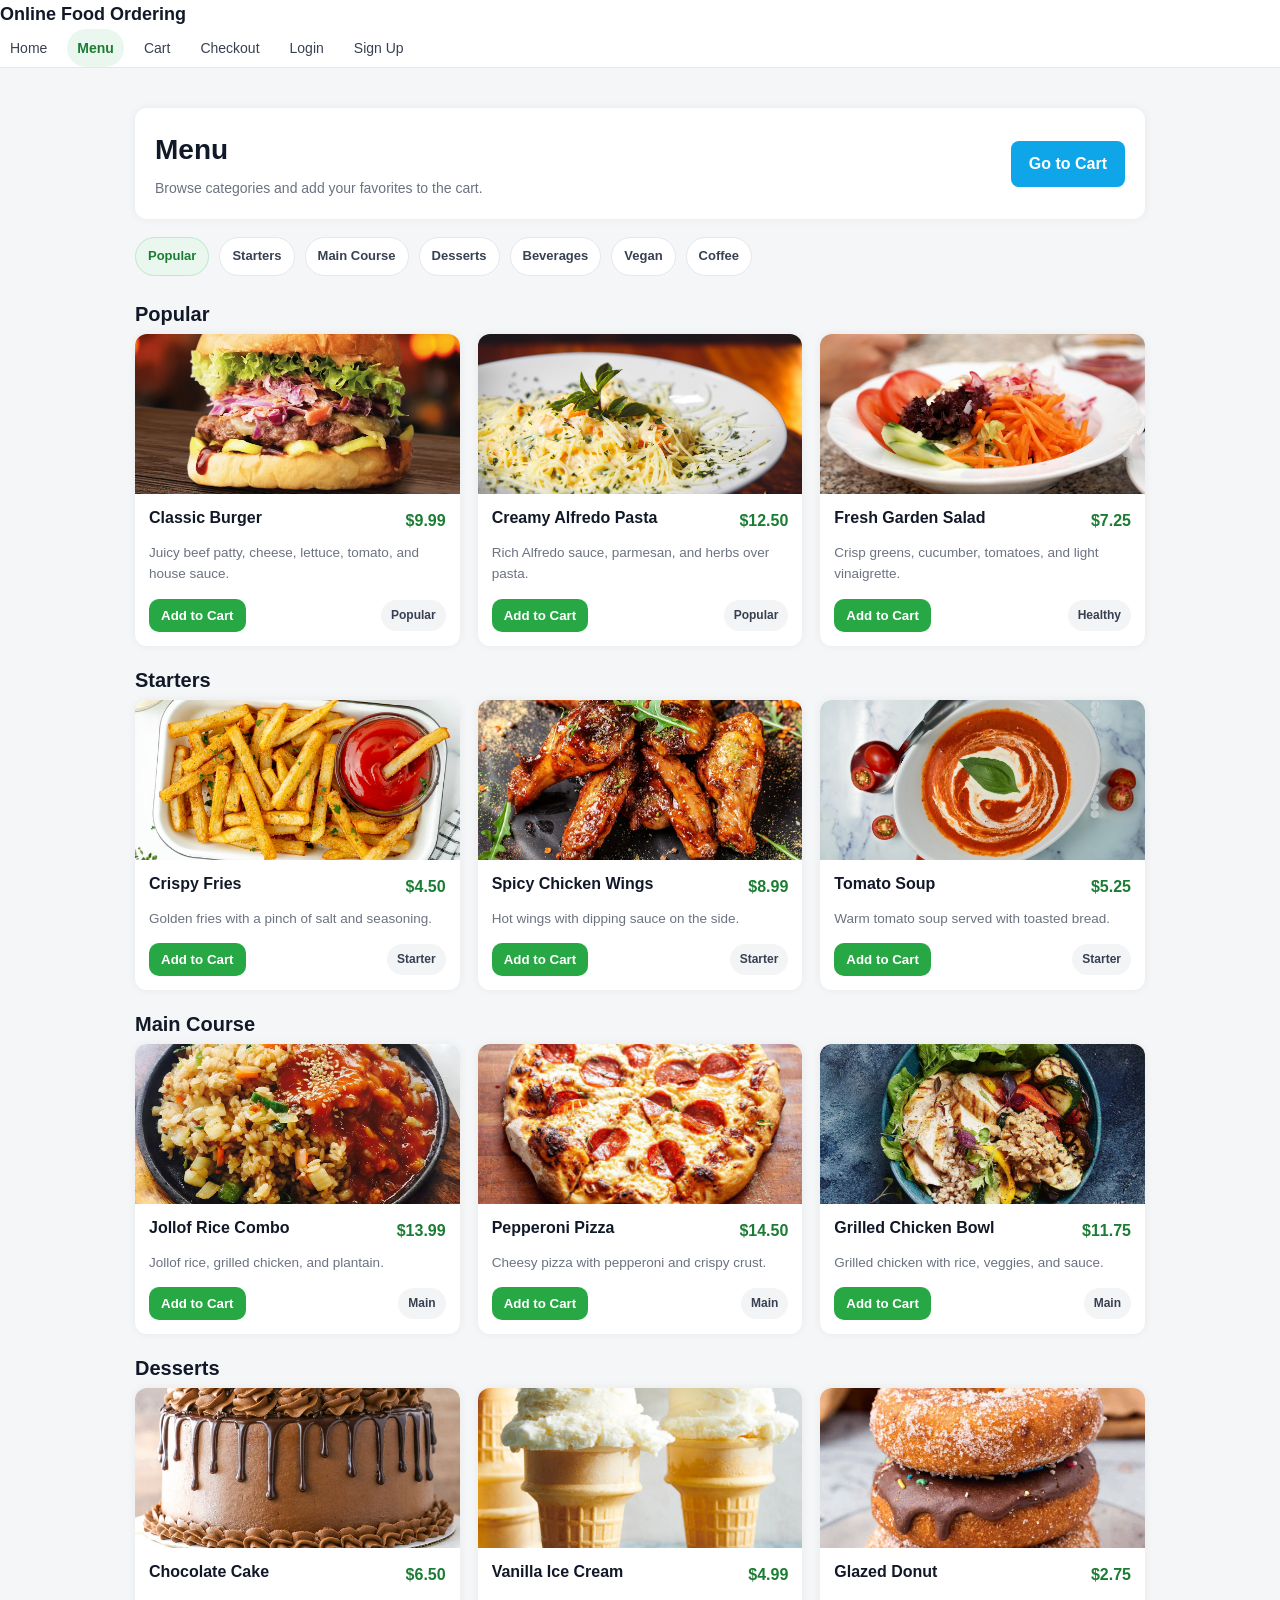
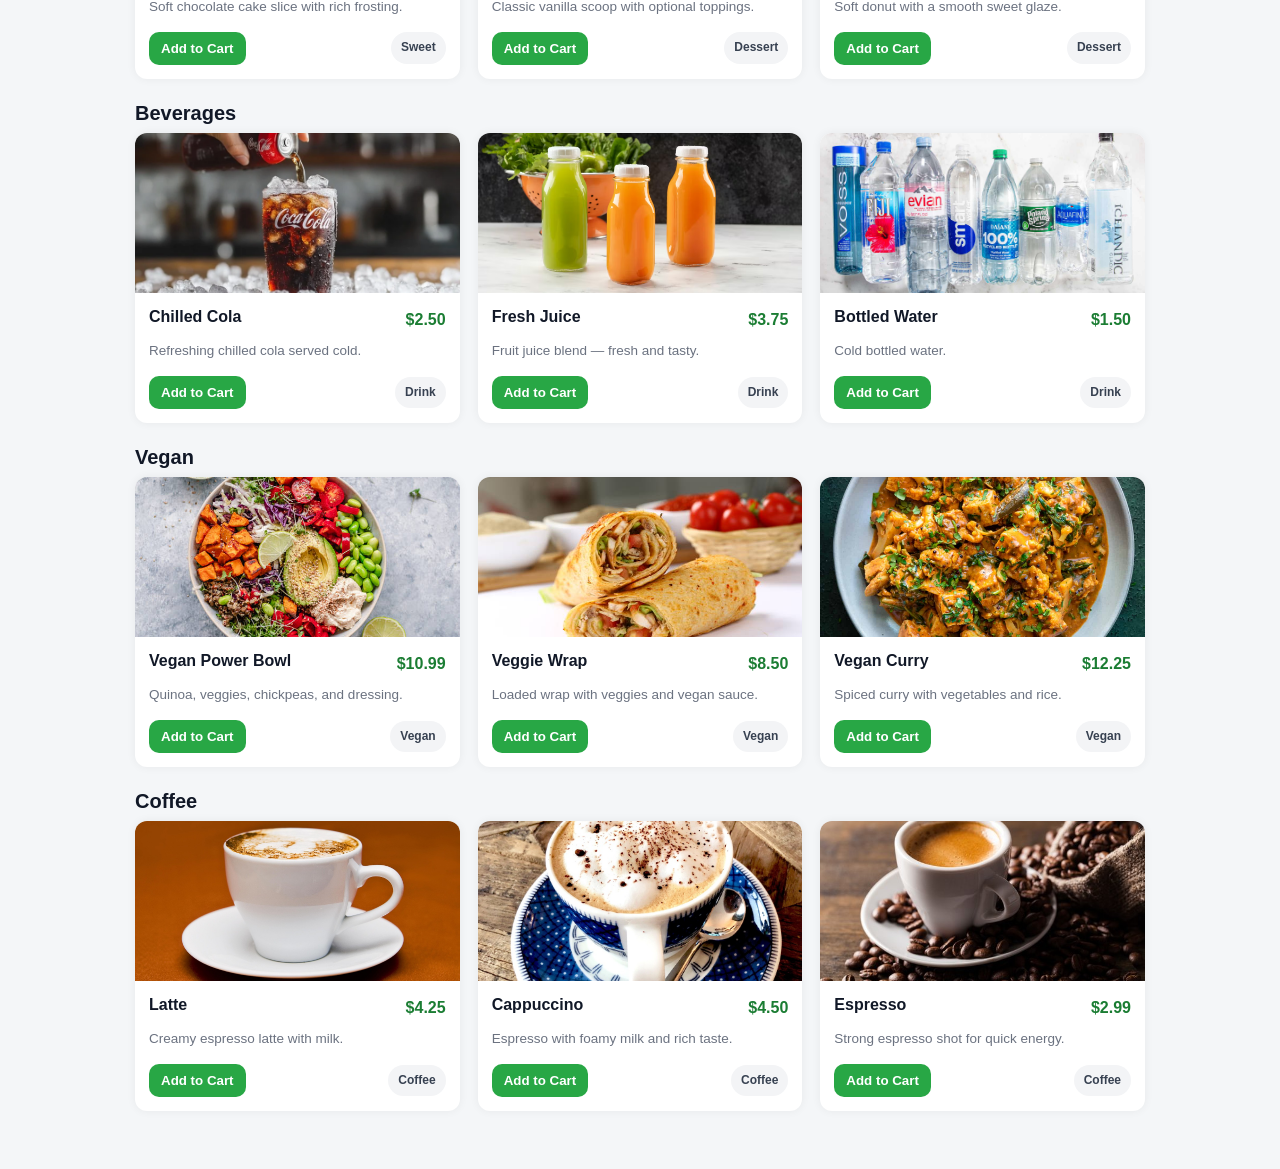
==== menu.html @ f450cb86 "Login and Register feature" ====
<!DOCTYPE html>
<html lang="en">
<head>
  <meta charset="UTF-8" />
  <title>Menu | Online Food Ordering</title>
  <meta name="viewport" content="width=device-width, initial-scale=1.0" />
  <link rel="stylesheet" href="style.css" />
</head>

<body>

<!-- Navigation Bar -->
<div class="nav">
  <a class="brand" href="index.html">Online Food Ordering</a>
  <div class="links">
    <a href="index.html">Home</a>
    <a href="menu.html" class="active">Menu</a>
    <a href="cart.html">Cart</a>
    <a href="checkout.html">Checkout</a>
    <a href="login.html">Login</a>
    <a href="register.html">Sign Up</a>
  </div>
</div>

<div class="wrapper">

  <!-- Page Header -->
  <div class="page-header">
    <div>
      <h1 class="page-title">Menu</h1>
      <p class="page-subtitle">Browse categories and add your favorites to the cart.</p>
    </div>

    <a href="cart.html" class="btn secondary">Go to Cart</a>
  </div>

  <!-- Category Tabs (UI only) -->
  <div class="tabs">
    <a href="#popular" class="tab active">Popular</a>
    <a href="#starters" class="tab">Starters</a>
    <a href="#main" class="tab">Main Course</a>
    <a href="#desserts" class="tab">Desserts</a>
    <a href="#beverages" class="tab">Beverages</a>
    <a href="#vegan" class="tab">Vegan</a>
    <a href="#coffee" class="tab">Coffee</a>
  </div>

  <!-- POPULAR -->
  <h2 id="popular" class="section-title">Popular</h2>
  <div class="menu-grid">
    <div class="menu-card">
      <img src="images/menu/burger.jpg" alt="Classic Burger" class="menu-img" />
      <div class="menu-body">
        <div class="menu-top">
          <h3>Classic Burger</h3>
          <span class="price">$9.99</span>
        </div>
        <p class="desc">Juicy beef patty, cheese, lettuce, tomato, and house sauce.</p>
        <div class="menu-actions">
          <button class="btn-mini">Add to Cart</button>
          <span class="tag">Popular</span>
        </div>
      </div>
    </div>

    <div class="menu-card">
      <img src="images/menu/pasta.jpg" alt="Creamy Alfredo Pasta" class="menu-img" />
      <div class="menu-body">
        <div class="menu-top">
          <h3>Creamy Alfredo Pasta</h3>
          <span class="price">$12.50</span>
        </div>
        <p class="desc">Rich Alfredo sauce, parmesan, and herbs over pasta.</p>
        <div class="menu-actions">
          <button class="btn-mini">Add to Cart</button>
          <span class="tag">Popular</span>
        </div>
      </div>
    </div>

    <div class="menu-card">
      <img src="images/menu/salad.jpg" alt="Fresh Garden Salad" class="menu-img" />
      <div class="menu-body">
        <div class="menu-top">
          <h3>Fresh Garden Salad</h3>
          <span class="price">$7.25</span>
        </div>
        <p class="desc">Crisp greens, cucumber, tomatoes, and light vinaigrette.</p>
        <div class="menu-actions">
          <button class="btn-mini">Add to Cart</button>
          <span class="tag">Healthy</span>
        </div>
      </div>
    </div>
  </div>

  <!-- STARTERS -->
  <h2 id="starters" class="section-title">Starters</h2>
  <div class="menu-grid">
    <div class="menu-card">
      <img src="images/menu/fries.jpg" alt="Crispy Fries" class="menu-img" />
      <div class="menu-body">
        <div class="menu-top">
          <h3>Crispy Fries</h3>
          <span class="price">$4.50</span>
        </div>
        <p class="desc">Golden fries with a pinch of salt and seasoning.</p>
        <div class="menu-actions">
          <button class="btn-mini">Add to Cart</button>
          <span class="tag">Starter</span>
        </div>
      </div>
    </div>

    <div class="menu-card">
      <img src="images/menu/wings.jpg" alt="Spicy Chicken Wings" class="menu-img" />
      <div class="menu-body">
        <div class="menu-top">
          <h3>Spicy Chicken Wings</h3>
          <span class="price">$8.99</span>
        </div>
        <p class="desc">Hot wings with dipping sauce on the side.</p>
        <div class="menu-actions">
          <button class="btn-mini">Add to Cart</button>
          <span class="tag">Starter</span>
        </div>
      </div>
    </div>

    <div class="menu-card">
      <img src="images/menu/soup.jpg" alt="Tomato Soup" class="menu-img" />
      <div class="menu-body">
        <div class="menu-top">
          <h3>Tomato Soup</h3>
          <span class="price">$5.25</span>
        </div>
        <p class="desc">Warm tomato soup served with toasted bread.</p>
        <div class="menu-actions">
          <button class="btn-mini">Add to Cart</button>
          <span class="tag">Starter</span>
        </div>
      </div>
    </div>
  </div>

  <!-- MAIN COURSE -->
  <h2 id="main" class="section-title">Main Course</h2>
  <div class="menu-grid">
    <div class="menu-card">
      <img src="images/menu/rice.jpg" alt="Jollof Rice Combo" class="menu-img" />
      <div class="menu-body">
        <div class="menu-top">
          <h3>Jollof Rice Combo</h3>
          <span class="price">$13.99</span>
        </div>
        <p class="desc">Jollof rice, grilled chicken, and plantain.</p>
        <div class="menu-actions">
          <button class="btn-mini">Add to Cart</button>
          <span class="tag">Main</span>
        </div>
      </div>
    </div>

    <div class="menu-card">
      <img src="images/menu/pizza.jpg" alt="Pepperoni Pizza" class="menu-img" />
      <div class="menu-body">
        <div class="menu-top">
          <h3>Pepperoni Pizza</h3>
          <span class="price">$14.50</span>
        </div>
        <p class="desc">Cheesy pizza with pepperoni and crispy crust.</p>
        <div class="menu-actions">
          <button class="btn-mini">Add to Cart</button>
          <span class="tag">Main</span>
        </div>
      </div>
    </div>

    <div class="menu-card">
      <img src="images/menu/chicken.jpg" alt="Grilled Chicken Bowl" class="menu-img" />
      <div class="menu-body">
        <div class="menu-top">
          <h3>Grilled Chicken Bowl</h3>
          <span class="price">$11.75</span>
        </div>
        <p class="desc">Grilled chicken with rice, veggies, and sauce.</p>
        <div class="menu-actions">
          <button class="btn-mini">Add to Cart</button>
          <span class="tag">Main</span>
        </div>
      </div>
    </div>
  </div>

  <!-- DESSERTS -->
  <h2 id="desserts" class="section-title">Desserts</h2>
  <div class="menu-grid">
    <div class="menu-card">
      <img src="images/menu/cake.jpg" alt="Chocolate Cake" class="menu-img" />
      <div class="menu-body">
        <div class="menu-top">
          <h3>Chocolate Cake</h3>
          <span class="price">$6.50</span>
        </div>
        <p class="desc">Soft chocolate cake slice with rich frosting.</p>
        <div class="menu-actions">
          <button class="btn-mini">Add to Cart</button>
          <span class="tag">Sweet</span>
        </div>
      </div>
    </div>

    <div class="menu-card">
      <img src="images/menu/icecream.jpg" alt="Vanilla Ice Cream" class="menu-img" />
      <div class="menu-body">
        <div class="menu-top">
          <h3>Vanilla Ice Cream</h3>
          <span class="price">$4.99</span>
        </div>
        <p class="desc">Classic vanilla scoop with optional toppings.</p>
        <div class="menu-actions">
          <button class="btn-mini">Add to Cart</button>
          <span class="tag">Dessert</span>
        </div>
      </div>
    </div>

    <div class="menu-card">
      <img src="images/menu/donut.jpg" alt="Glazed Donut" class="menu-img" />
      <div class="menu-body">
        <div class="menu-top">
          <h3>Glazed Donut</h3>
          <span class="price">$2.75</span>
        </div>
        <p class="desc">Soft donut with a smooth sweet glaze.</p>
        <div class="menu-actions">
          <button class="btn-mini">Add to Cart</button>
          <span class="tag">Dessert</span>
        </div>
      </div>
    </div>
  </div>

  <!-- BEVERAGES -->
  <h2 id="beverages" class="section-title">Beverages</h2>
  <div class="menu-grid">
    <div class="menu-card">
      <img src="images/menu/cola.jpg" alt="Cola" class="menu-img" />
      <div class="menu-body">
        <div class="menu-top">
          <h3>Chilled Cola</h3>
          <span class="price">$2.50</span>
        </div>
        <p class="desc">Refreshing chilled cola served cold.</p>
        <div class="menu-actions">
          <button class="btn-mini">Add to Cart</button>
          <span class="tag">Drink</span>
        </div>
      </div>
    </div>

    <div class="menu-card">
      <img src="images/menu/juice.jpg" alt="Fresh Juice" class="menu-img" />
      <div class="menu-body">
        <div class="menu-top">
          <h3>Fresh Juice</h3>
          <span class="price">$3.75</span>
        </div>
        <p class="desc">Fruit juice blend — fresh and tasty.</p>
        <div class="menu-actions">
          <button class="btn-mini">Add to Cart</button>
          <span class="tag">Drink</span>
        </div>
      </div>
    </div>

    <div class="menu-card">
      <img src="images/menu/water.jpg" alt="Water" class="menu-img" />
      <div class="menu-body">
        <div class="menu-top">
          <h3>Bottled Water</h3>
          <span class="price">$1.50</span>
        </div>
        <p class="desc">Cold bottled water.</p>
        <div class="menu-actions">
          <button class="btn-mini">Add to Cart</button>
          <span class="tag">Drink</span>
        </div>
      </div>
    </div>
  </div>

  <!-- VEGAN -->
  <h2 id="vegan" class="section-title">Vegan</h2>
  <div class="menu-grid">
    <div class="menu-card">
      <img src="images/menu/veganbowl.jpg" alt="Vegan Bowl" class="menu-img" />
      <div class="menu-body">
        <div class="menu-top">
          <h3>Vegan Power Bowl</h3>
          <span class="price">$10.99</span>
        </div>
        <p class="desc">Quinoa, veggies, chickpeas, and dressing.</p>
        <div class="menu-actions">
          <button class="btn-mini">Add to Cart</button>
          <span class="tag">Vegan</span>
        </div>
      </div>
    </div>

    <div class="menu-card">
      <img src="images/menu/vegwrap.jpg" alt="Veggie Wrap" class="menu-img" />
      <div class="menu-body">
        <div class="menu-top">
          <h3>Veggie Wrap</h3>
          <span class="price">$8.50</span>
        </div>
        <p class="desc">Loaded wrap with veggies and vegan sauce.</p>
        <div class="menu-actions">
          <button class="btn-mini">Add to Cart</button>
          <span class="tag">Vegan</span>
        </div>
      </div>
    </div>

    <div class="menu-card">
      <img src="images/menu/vegancurry.jpg" alt="Vegan Curry" class="menu-img" />
      <div class="menu-body">
        <div class="menu-top">
          <h3>Vegan Curry</h3>
          <span class="price">$12.25</span>
        </div>
        <p class="desc">Spiced curry with vegetables and rice.</p>
        <div class="menu-actions">
          <button class="btn-mini">Add to Cart</button>
          <span class="tag">Vegan</span>
        </div>
      </div>
    </div>
  </div>

  <!-- COFFEE -->
  <h2 id="coffee" class="section-title">Coffee</h2>
  <div class="menu-grid">
    <div class="menu-card">
      <img src="images/menu/latte.jpg" alt="Latte" class="menu-img" />
      <div class="menu-body">
        <div class="menu-top">
          <h3>Latte</h3>
          <span class="price">$4.25</span>
        </div>
        <p class="desc">Creamy espresso latte with milk.</p>
        <div class="menu-actions">
          <button class="btn-mini">Add to Cart</button>
          <span class="tag">Coffee</span>
        </div>
      </div>
    </div>

    <div class="menu-card">
      <img src="images/menu/cappuccino.jpg" alt="Cappuccino" class="menu-img" />
      <div class="menu-body">
        <div class="menu-top">
          <h3>Cappuccino</h3>
          <span class="price">$4.50</span>
        </div>
        <p class="desc">Espresso with foamy milk and rich taste.</p>
        <div class="menu-actions">
          <button class="btn-mini">Add to Cart</button>
          <span class="tag">Coffee</span>
        </div>
      </div>
    </div>

    <div class="menu-card">
      <img src="images/menu/espresso.jpg" alt="Espresso" class="menu-img" />
      <div class="menu-body">
        <div class="menu-top">
          <h3>Espresso</h3>
          <span class="price">$2.99</span>
        </div>
        <p class="desc">Strong espresso shot for quick energy.</p>
        <div class="menu-actions">
          <button class="btn-mini">Add to Cart</button>
          <span class="tag">Coffee</span>
        </div>
      </div>
    </div>
  </div>

</div>

</body>
</html>
---- style.css ----
/* =========================================================
   GLOBAL THEME (All Pages)
========================================================= */
:root{
  --bg:#f4f6f8;
  --card:#ffffff;
  --text:#1f2937;
  --muted:#6b7280;
  --border:#e5e7eb;

  --primary:#28a745;
  --primaryHover:#218838;

  --info:#0ea5e9;
  --infoHover:#0284c7;

  --danger:#ef4444;
  --dangerHover:#dc2626;

  --shadow:0 0 10px rgba(0,0,0,0.06);
  --shadowLg:0 12px 30px rgba(0,0,0,0.10);

  --radius:12px;
  --radiusSm:10px;
  --radiusPill:999px;

  --maxWidth:1050px;
}

/* Reset */
*{ margin:0; padding:0; box-sizing:border-box; }

body{
  font-family: Arial, Helvetica, sans-serif;
  background: var(--bg);
  color: var(--text);
  line-height: 1.6;
}

img{ max-width:100%; display:block; }
a{ color:inherit; }

/* Layout wrapper */
.wrapper{
  max-width: var(--maxWidth);
  margin: 0 auto;
  padding: 40px 20px;
}

/* Utility */
.surface{
  background: var(--card);
  border-radius: var(--radius);
  box-shadow: var(--shadow);
}
.p-muted{ color: var(--muted); }

/* =========================================================
   NAVIGATION (Centered links)
   Requires HTML structure:
   <div class="nav">
     <div class="nav-inner">
       <a class="brand" ...>...</a>
       <div class="links">...</div>
       <div class="nav-right"></div>
     </div>
   </div>
========================================================= */
.nav{
  background: var(--card);
  border-bottom: 1px solid var(--border);
  position: sticky;
  top: 0;
  z-index: 10;
}

.nav-inner{
  max-width: var(--maxWidth);
  margin: 0 auto;
  padding: 12px 20px;

  display: grid;
  grid-template-columns: 1fr auto 1fr; /* left | center | right */
  align-items: center;
  gap: 16px;
}

.nav .brand{
  justify-self: start;
  font-weight: 900;
  font-size: 18px;
  text-decoration: none;
  color: #111827;
}

.nav .links{
  justify-self: center;
  display: flex;
  flex-wrap: wrap;
  gap: 10px;
}

.nav .links a{
  text-decoration: none;
  color: #374151;
  font-size: 14px;
  padding: 8px 10px;
  border-radius: var(--radiusPill);
  transition: 0.2s;
}

.nav .links a:hover,
.nav .links a.active{
  background: #eaf7ee;
  color: #1b7d33;
  font-weight: 900;
}

.nav-right{
  justify-self: end;
  min-height: 1px; /* keeps center truly centered */
}

/* =========================================================
   BUTTONS (All Pages)
========================================================= */
.btn{
  display: inline-block;
  padding: 10px 18px;
  background: var(--primary);
  color: #ffffff;
  text-decoration: none;
  border-radius: 8px;
  font-weight: 900;
  transition: 0.2s;
  border: none;
  cursor: pointer;
}
.btn:hover{ background: var(--primaryHover); }

.btn.secondary{ background: var(--info); }
.btn.secondary:hover{ background: var(--infoHover); }

.btn.danger{ background: var(--danger); }
.btn.danger:hover{ background: var(--dangerHover); }

.btn.block{ width: 100%; }

.btn-mini{
  padding: 9px 12px;
  border-radius: var(--radiusSm);
  background: var(--primary);
  color: #fff;
  font-weight: 900;
  border: none;
  cursor: pointer;
  transition: 0.2s;
}
.btn-mini:hover{ background: var(--primaryHover); }

/* =========================================================
   HOME: HERO + SECTIONS + SLIDER
========================================================= */
.cta{ display:flex; gap:12px; flex-wrap:wrap; }

.home-section{ margin-top: 26px; }

.section-head{
  display:flex;
  justify-content: space-between;
  align-items: end;
  gap: 12px;
  margin: 18px 0 12px;
}

.section-title{
  font-size: 20px;
  color: #111827;
  margin-bottom: 4px;
}

.section-subtitle{
  color: var(--muted);
  font-size: 13.5px;
}

.section-foot{ margin-top: 12px; }

/* Hero (uses <img class="hero-img">) */
.hero2{
  position: relative;
  border-radius: 16px;
  overflow: hidden;
  min-height: 420px;
  box-shadow: var(--shadowLg);
}

.hero-img{
  position: absolute;
  inset: 0;
  width: 100%;
  height: 100%;
  object-fit: cover;
}

.hero2-overlay{
  position: absolute;
  inset: 0;
  background: linear-gradient(to right, rgba(0,0,0,0.65), rgba(0,0,0,0.35));
}

.hero2-content{
  position: relative;
  z-index: 2;
  max-width: 720px;
  padding: 40px 32px;
  color: #ffffff;
}

.hero2-pill{
  display: inline-block;
  padding: 6px 12px;
  border-radius: var(--radiusPill);
  background: rgba(255,255,255,0.15);
  border: 1px solid rgba(255,255,255,0.30);
  font-size: 12px;
  font-weight: 900;
  margin-bottom: 12px;
}

.hero2-content h1{
  font-size: 40px;
  line-height: 1.15;
  margin-bottom: 12px;
}

.hero2-content p{
  font-size: 16px;
  color: rgba(255,255,255,0.90);
  margin-bottom: 18px;
}

/* Hero stats */
.hero2-stats{
  display:flex;
  gap: 12px;
  flex-wrap: wrap;
  margin-top: 16px;
}

.stat{
  background: rgba(255,255,255,0.12);
  border: 1px solid rgba(255,255,255,0.22);
  border-radius: 12px;
  padding: 10px 12px;
  min-width: 140px;
}

.stat-num{ font-weight: 900; font-size: 18px; }
.stat-label{ font-size: 12px; color: rgba(255,255,255,0.82); }

/* How-it-works grid cards */
.grid{
  display:grid;
  grid-template-columns: repeat(3, 1fr);
  gap: 18px;
}

.card{
  background: var(--card);
  border-radius: var(--radius);
  padding: 20px;
  box-shadow: var(--shadow);
}

.card h3{ margin-bottom: 8px; color: #111827; }
.card p{ color: #4b5563; font-size: 14.5px; }

.footer{
  border-top: 1px solid var(--border);
  padding: 20px 0;
  margin-top: 40px;
  color: var(--muted);
  font-size: 14px;
}

/* Slider */
.slider{
  display:flex;
  gap: 16px;
  overflow-x: auto;
  padding: 8px 2px 14px;
  scroll-snap-type: x mandatory;
  -webkit-overflow-scrolling: touch;
}

.slider::-webkit-scrollbar{ height: 10px; }
.slider::-webkit-scrollbar-thumb{
  background: #d1d5db;
  border-radius: var(--radiusPill);
}

.slide-card{
  flex: 0 0 320px;
  scroll-snap-align: start;
  text-decoration: none;
  color: inherit;
  background: var(--card);
  border-radius: var(--radius);
  box-shadow: var(--shadow);
  overflow: hidden;
  transition: transform 0.15s ease;
}

.slide-card:hover{ transform: translateY(-2px); }

.slide-img{
  width: 100%;
  height: 160px;
  object-fit: cover;
  background: var(--border);
}

.slide-body{ padding: 14px; }

.slide-top{
  display:flex;
  justify-content: space-between;
  align-items: center;
  gap: 10px;
  margin-bottom: 6px;
}

.slide-top h3{ font-size: 16px; color: #111827; }

.slide-meta{ color: var(--muted); font-size: 13.5px; }
.slide-meta.small{ font-size: 12.5px; margin-top: 4px; }

.slider-actions{ display:flex; gap: 10px; }

.slider-btn{
  width: 42px;
  height: 42px;
  border-radius: 12px;
  border: 1px solid var(--border);
  background: var(--card);
  cursor: pointer;
  font-size: 22px;
  font-weight: 900;
  line-height: 1;
}

.slider-btn:hover{ background: #f3f4f6; }

/* Badges (re-used in restaurants + slider) */
.badge{
  font-size: 12px;
  font-weight: 900;
  padding: 6px 10px;
  border-radius: var(--radiusPill);
  background: #eaf7ee;
  color: #1b7d33;
  white-space: nowrap;
}

.badge.vegan{ background:#ecfdf5; color:#047857; }
.badge.coffee{ background:#fff7ed; color:#9a3412; }

/* =========================================================
   RESTAURANTS PAGE
========================================================= */
.search-row{ margin: 14px 0 18px; }

.search-input{
  width: 100%;
  padding: 12px 14px;
  border-radius: 12px;
  border: 1px solid var(--border);
  outline: none;
  background: #fff;
}

.search-input:focus{
  border-color: var(--primary);
  box-shadow: 0 0 0 4px rgba(40,167,69,0.12);
}

.restaurant-grid{
  display:grid;
  grid-template-columns: repeat(3, 1fr);
  gap: 18px;
}

.restaurant-card{
  text-decoration: none;
  color: inherit;
  background: var(--card);
  border-radius: var(--radius);
  box-shadow: var(--shadow);
  overflow: hidden;
  display: block;
  transition: transform 0.15s ease;
}
.restaurant-card:hover{ transform: translateY(-2px); }

.restaurant-img{
  width: 100%;
  height: 160px;
  object-fit: cover;
  background: var(--border);
}

.restaurant-body{ padding: 14px; }

.restaurant-top{
  display:flex;
  justify-content: space-between;
  align-items: center;
  gap: 10px;
  margin-bottom: 6px;
}

.restaurant-top h3{ font-size: 16px; color:#111827; }

.restaurant-meta{ color: var(--muted); font-size: 13.5px; }
.restaurant-meta.small{ font-size: 12.5px; margin-top: 4px; }

/* =========================================================
   PAGE HEADER (Menu / Cart / Checkout / Restaurants)
========================================================= */
.page-header{
  background: var(--card);
  border-radius: var(--radius);
  padding: 20px;
  box-shadow: var(--shadow);
  display:flex;
  justify-content: space-between;
  align-items: center;
  gap: 16px;
  margin-bottom: 18px;
}

.page-title{ font-size: 28px; color:#111827; margin-bottom: 4px; }
.page-subtitle{ color: var(--muted); font-size: 14px; }

/* =========================================================
   MENU PAGE
========================================================= */
.tabs{
  display:flex;
  flex-wrap: wrap;
  gap: 10px;
  margin: 14px 0 22px;
}

.tab{
  text-decoration:none;
  font-size: 13px;
  font-weight: 900;
  color:#374151;
  background: var(--card);
  border: 1px solid var(--border);
  padding: 8px 12px;
  border-radius: var(--radiusPill);
  transition: 0.2s;
}
.tab:hover{ background:#f3f4f6; }
.tab.active{
  background:#eaf7ee;
  border-color:#bfe7cb;
  color:#1b7d33;
}

.section-title-sm{
  font-size: 18px;
  color: #111827;
  margin: 20px 0 10px;
}

.menu-grid{
  display:grid;
  grid-template-columns: repeat(3, 1fr);
  gap: 18px;
  margin-bottom: 18px;
}

.menu-card{
  background: var(--card);
  border-radius: var(--radius);
  box-shadow: var(--shadow);
  overflow:hidden;
  display:flex;
  flex-direction: column;
}

.menu-img{
  width:100%;
  height:160px;
  object-fit: cover;
  background: var(--border);
}

.menu-body{
  padding: 14px;
  display:flex;
  flex-direction: column;
  gap: 8px;
}

.menu-top{
  display:flex;
  justify-content: space-between;
  align-items: start;
  gap: 10px;
}

.menu-top h3{
  font-size: 16px;
  color:#111827;
  line-height: 1.2;
}

.price{
  font-weight: 900;
  color:#1b7d33;
  white-space: nowrap;
}

.desc{ color: var(--muted); font-size: 13.5px; }

.menu-actions{
  display:flex;
  justify-content: space-between;
  align-items: center;
  margin-top: 6px;
  gap: 10px;
}

.tag{
  font-size: 12px;
  font-weight: 900;
  color:#374151;
  background:#f3f4f6;
  padding: 6px 10px;
  border-radius: var(--radiusPill);
}

/* =========================================================
   ADVANCED AUTH PAGES (Login/Register/Admin)
   Use: <body class="auth-page">
========================================================= */
.auth-page{
  min-height: 100vh;
  display:flex;
  justify-content: center;
  align-items: center;
  padding: 24px;
}

.auth-card{
  width: min(980px, 100%);
  background: var(--card);
  border-radius: 14px;
  box-shadow: var(--shadowLg);
  overflow:hidden;

  display:grid;
  grid-template-columns: 1.1fr 0.9fr;
}

.auth-media{
  padding: 28px;
  background: linear-gradient(135deg, #eaf7ee, #f4f6f8);
  border-right: 1px solid var(--border);

  display:flex;
  flex-direction: column;
  gap: 18px;
}

.auth-logo{
  width: 200px;
  height: 200px;
  object-fit: contain;
}

.auth-brand h1{
  font-size: 26px;
  color:#111827;
  margin-top: 10px;
}

.auth-brand p{
  color:#4b5563;
  font-size: 14.5px;
  margin-top: 6px;
  max-width: 380px;
}

.auth-illustration{
  width: 100%;
  max-height: 320px;
  object-fit: contain;
  margin-top: auto;
}

.auth-form{ padding: 28px; }

.auth-form h2{
  font-size: 22px;
  color:#111827;
  margin-bottom: 6px;
}

.auth-subtitle{
  color: var(--muted);
  font-size: 14px;
  margin-bottom: 18px;
}

.input-group{ margin-bottom: 14px; }

.input-group label{
  display:block;
  font-size: 13px;
  font-weight: 900;
  color:#374151;
  margin-bottom: 6px;
}

.input-group input,
.input-group select,
.input-group textarea{
  width: 100%;
  padding: 11px 12px;
  border-radius: var(--radiusSm);
  border: 1px solid #d1d5db;
  background: #ffffff;
  outline: none;
  transition: 0.2s;
}

.input-group textarea{ min-height: 90px; resize: vertical; }

.input-group input:focus,
.input-group select:focus,
.input-group textarea:focus{
  border-color: var(--primary);
  box-shadow: 0 0 0 4px rgba(40,167,69,0.12);
}

.hint{
  display:block;
  margin-top: 6px;
  color: var(--muted);
  font-size: 12px;
}

.btn-auth{
  width: 100%;
  padding: 12px 14px;
  border: none;
  border-radius: var(--radiusSm);
  background: var(--primary);
  color:#ffffff;
  font-size: 15px;
  font-weight: 900;
  cursor: pointer;
  transition: 0.2s;
  margin-top: 8px;
}
.btn-auth:hover{ background: var(--primaryHover); }

.auth-alt{
  text-align: center;
  margin-top: 14px;
  color:#4b5563;
  font-size: 14px;
}

.auth-alt a{
  color: var(--info);
  text-decoration: none;
  font-weight: 900;
}
.auth-alt a:hover{ text-decoration: underline; }

/* =========================================================
   CART PAGE (Design Ready)
========================================================= */
.cart-wrap{
  background: var(--card);
  border-radius: var(--radius);
  box-shadow: var(--shadow);
  padding: 20px;
}

.cart-table{
  width: 100%;
  border-collapse: collapse;
  margin-top: 10px;
}

.cart-table th,
.cart-table td{
  text-align: left;
  padding: 12px;
  border-bottom: 1px solid var(--border);
  font-size: 14px;
}

.cart-table th{
  color:#111827;
  font-weight: 900;
  background: #fafafa;
}

.qty{
  display:inline-flex;
  align-items: center;
  gap: 8px;
}

.qty button{
  width: 30px;
  height: 30px;
  border-radius: 8px;
  border: 1px solid var(--border);
  background: #fff;
  cursor: pointer;
  font-weight: 900;
}

.qty span{
  min-width: 22px;
  text-align: center;
  font-weight: 900;
}

.cart-summary{
  margin-top: 18px;
  display:grid;
  grid-template-columns: 1.2fr 0.8fr;
  gap: 18px;
}

.summary-card{
  background: #fafafa;
  border: 1px solid var(--border);
  border-radius: var(--radius);
  padding: 16px;
}

.summary-row{
  display:flex;
  justify-content: space-between;
  padding: 8px 0;
  border-bottom: 1px dashed var(--border);
  color:#374151;
  font-size: 14px;
}
.summary-row:last-child{ border-bottom: none; }

.summary-total{
  display:flex;
  justify-content: space-between;
  margin-top: 12px;
  font-weight: 900;
  font-size: 16px;
}

/* =========================================================
   CHECKOUT PAGE (Form Styling)
========================================================= */
.checkout-grid{
  display:grid;
  grid-template-columns: 1fr 0.9fr;
  gap: 18px;
}

.checkout-card{
  background: var(--card);
  border-radius: var(--radius);
  box-shadow: var(--shadow);
  padding: 20px;
}

.checkout-card h2{
  font-size: 20px;
  margin-bottom: 10px;
}

.form-grid{
  display:grid;
  grid-template-columns: 1fr 1fr;
  gap: 12px;
}

.form-grid .input-group{ margin-bottom: 0; }

.alert{
  background: #fff7ed;
  border: 1px solid #fed7aa;
  color: #9a3412;
  padding: 12px 14px;
  border-radius: var(--radius);
  font-size: 14px;
}

/* =========================================================
   RESPONSIVE (All Pages)
========================================================= */
@media (max-width: 900px){
  /* Nav */
  .nav-inner{
    grid-template-columns: 1fr;
    justify-items: start;
  }
  .nav .links{ justify-self: start; }

  /* Home */
  .grid{ grid-template-columns: 1fr; }
  .hero2{ min-height: 460px; }
  .hero2-content h1{ font-size: 30px; }
  .section-head{
    flex-direction: column;
    align-items: flex-start;
  }
  .slide-card{ flex-basis: 280px; }

  /* Restaurants */
  .restaurant-grid{ grid-template-columns: 1fr; }
  .restaurant-img{ height: 180px; }

  /* Menu */
  .menu-grid{ grid-template-columns: 1fr; }
  .menu-img{ height: 180px; }

  /* Auth */
  .auth-card{ grid-template-columns: 1fr; }
  .auth-media{
    border-right: none;
    border-bottom: 1px solid var(--border);
  }
  .auth-illustration{ max-height: 220px; }

  /* Cart */
  .cart-summary{ grid-template-columns: 1fr; }

  /* Checkout */
  .checkout-grid{ grid-template-columns: 1fr; }
  .form-grid{ grid-template-columns: 1fr; }
}
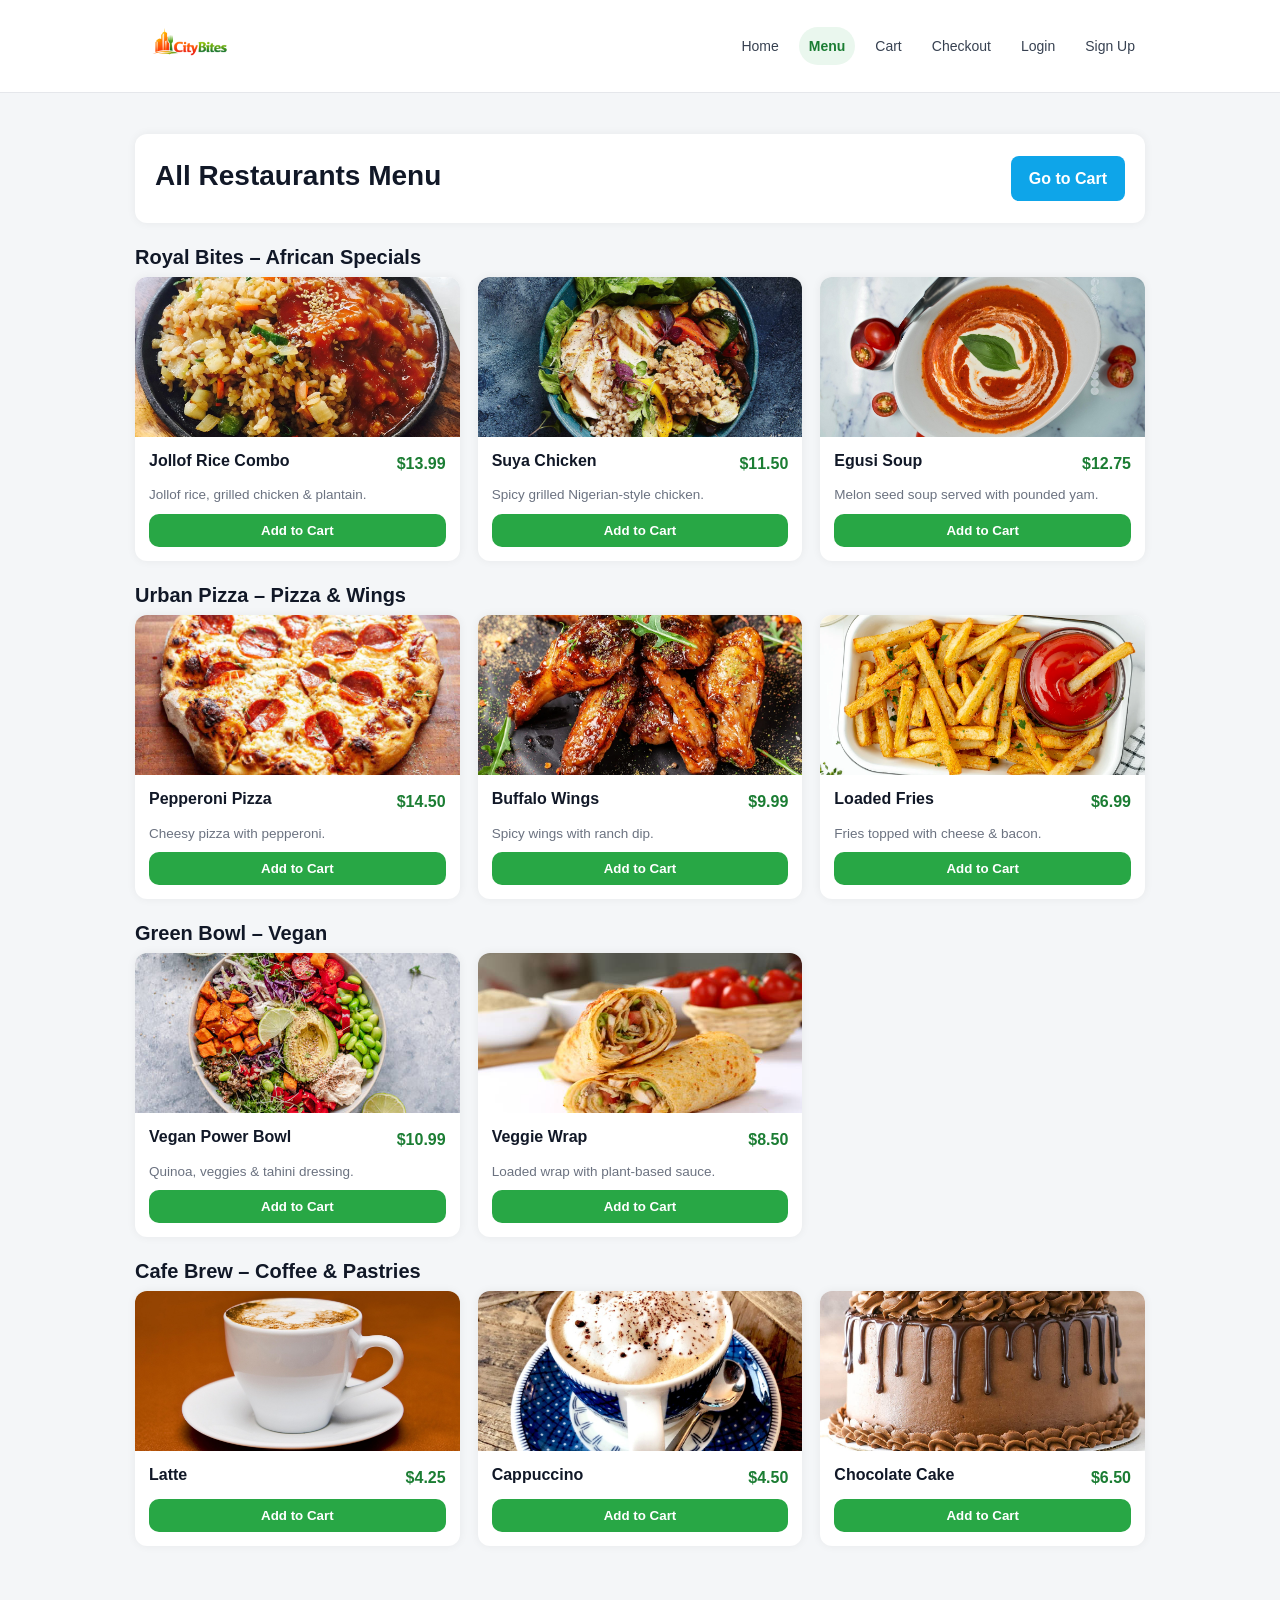
==== commit 18d6bff8: "James: Updated homepage, restaurants and menu" ====
--- a/menu.html
+++ b/menu.html
@@ -2,16 +2,18 @@
 <html lang="en">
 <head>
   <meta charset="UTF-8" />
-  <title>Menu | Online Food Ordering</title>
+  <title>Restaurant Menu</title>
   <meta name="viewport" content="width=device-width, initial-scale=1.0" />
   <link rel="stylesheet" href="style.css" />
 </head>
-
 <body>
 
 <!-- Navigation Bar -->
 <div class="nav">
-  <a class="brand" href="index.html">Online Food Ordering</a>
+  <div class="nav-inner">
+    <a href="index.html" class="brand">
+      <img src="images/logo.png" alt="Logo" class="logo">
+  </a>
   <div class="links">
     <a href="index.html">Home</a>
     <a href="menu.html" class="active">Menu</a>
@@ -21,374 +23,211 @@
     <a href="register.html">Sign Up</a>
   </div>
 </div>
+</div>
+
+    <div class="nav-right"></div>
+  </div>
+</div>
 
 <div class="wrapper">
 
-  <!-- Page Header -->
-  <div class="page-header">
-    <div>
-      <h1 class="page-title">Menu</h1>
-      <p class="page-subtitle">Browse categories and add your favorites to the cart.</p>
-    </div>
-
-    <a href="cart.html" class="btn secondary">Go to Cart</a>
-  </div>
-
-  <!-- Category Tabs (UI only) -->
-  <div class="tabs">
-    <a href="#popular" class="tab active">Popular</a>
-    <a href="#starters" class="tab">Starters</a>
-    <a href="#main" class="tab">Main Course</a>
-    <a href="#desserts" class="tab">Desserts</a>
-    <a href="#beverages" class="tab">Beverages</a>
-    <a href="#vegan" class="tab">Vegan</a>
-    <a href="#coffee" class="tab">Coffee</a>
-  </div>
-
-  <!-- POPULAR -->
-  <h2 id="popular" class="section-title">Popular</h2>
-  <div class="menu-grid">
-    <div class="menu-card">
-      <img src="images/menu/burger.jpg" alt="Classic Burger" class="menu-img" />
-      <div class="menu-body">
-        <div class="menu-top">
-          <h3>Classic Burger</h3>
-          <span class="price">$9.99</span>
-        </div>
-        <p class="desc">Juicy beef patty, cheese, lettuce, tomato, and house sauce.</p>
-        <div class="menu-actions">
-          <button class="btn-mini">Add to Cart</button>
-          <span class="tag">Popular</span>
-        </div>
-      </div>
-    </div>
-
-    <div class="menu-card">
-      <img src="images/menu/pasta.jpg" alt="Creamy Alfredo Pasta" class="menu-img" />
-      <div class="menu-body">
-        <div class="menu-top">
-          <h3>Creamy Alfredo Pasta</h3>
-          <span class="price">$12.50</span>
-        </div>
-        <p class="desc">Rich Alfredo sauce, parmesan, and herbs over pasta.</p>
-        <div class="menu-actions">
-          <button class="btn-mini">Add to Cart</button>
-          <span class="tag">Popular</span>
-        </div>
-      </div>
-    </div>
-
-    <div class="menu-card">
-      <img src="images/menu/salad.jpg" alt="Fresh Garden Salad" class="menu-img" />
-      <div class="menu-body">
-        <div class="menu-top">
-          <h3>Fresh Garden Salad</h3>
-          <span class="price">$7.25</span>
-        </div>
-        <p class="desc">Crisp greens, cucumber, tomatoes, and light vinaigrette.</p>
-        <div class="menu-actions">
-          <button class="btn-mini">Add to Cart</button>
-          <span class="tag">Healthy</span>
-        </div>
-      </div>
-    </div>
-  </div>
-
-  <!-- STARTERS -->
-  <h2 id="starters" class="section-title">Starters</h2>
-  <div class="menu-grid">
-    <div class="menu-card">
-      <img src="images/menu/fries.jpg" alt="Crispy Fries" class="menu-img" />
-      <div class="menu-body">
-        <div class="menu-top">
-          <h3>Crispy Fries</h3>
-          <span class="price">$4.50</span>
-        </div>
-        <p class="desc">Golden fries with a pinch of salt and seasoning.</p>
-        <div class="menu-actions">
-          <button class="btn-mini">Add to Cart</button>
-          <span class="tag">Starter</span>
-        </div>
-      </div>
-    </div>
-
-    <div class="menu-card">
-      <img src="images/menu/wings.jpg" alt="Spicy Chicken Wings" class="menu-img" />
-      <div class="menu-body">
-        <div class="menu-top">
-          <h3>Spicy Chicken Wings</h3>
-          <span class="price">$8.99</span>
-        </div>
-        <p class="desc">Hot wings with dipping sauce on the side.</p>
-        <div class="menu-actions">
-          <button class="btn-mini">Add to Cart</button>
-          <span class="tag">Starter</span>
-        </div>
-      </div>
-    </div>
-
-    <div class="menu-card">
-      <img src="images/menu/soup.jpg" alt="Tomato Soup" class="menu-img" />
-      <div class="menu-body">
-        <div class="menu-top">
-          <h3>Tomato Soup</h3>
-          <span class="price">$5.25</span>
-        </div>
-        <p class="desc">Warm tomato soup served with toasted bread.</p>
-        <div class="menu-actions">
-          <button class="btn-mini">Add to Cart</button>
-          <span class="tag">Starter</span>
-        </div>
-      </div>
-    </div>
-  </div>
-
-  <!-- MAIN COURSE -->
-  <h2 id="main" class="section-title">Main Course</h2>
-  <div class="menu-grid">
-    <div class="menu-card">
-      <img src="images/menu/rice.jpg" alt="Jollof Rice Combo" class="menu-img" />
+<div class="page-header">
+  <div>
+    <h1 class="page-title" id="restaurantTitle">Menu</h1>
+  </div>
+  <a href="cart.html" class="btn secondary">Go to Cart</a>
+</div>
+
+
+
+<!-- ROYAL BITES -->
+<div class="restaurant-menu" id="royal-bites">
+  <h2 class="section-title">Royal Bites – African Specials</h2>
+  <div class="menu-grid">
+
+    <div class="menu-card">
+      <img src="images/menu/rice.jpg" class="menu-img">
       <div class="menu-body">
         <div class="menu-top">
           <h3>Jollof Rice Combo</h3>
           <span class="price">$13.99</span>
         </div>
-        <p class="desc">Jollof rice, grilled chicken, and plantain.</p>
-        <div class="menu-actions">
-          <button class="btn-mini">Add to Cart</button>
-          <span class="tag">Main</span>
-        </div>
-      </div>
-    </div>
-
-    <div class="menu-card">
-      <img src="images/menu/pizza.jpg" alt="Pepperoni Pizza" class="menu-img" />
+        <p class="desc">Jollof rice, grilled chicken & plantain.</p>
+        <button class="btn-mini">Add to Cart</button>
+      </div>
+    </div>
+
+    <div class="menu-card">
+      <img src="images/menu/chicken.jpg" class="menu-img">
+      <div class="menu-body">
+        <div class="menu-top">
+          <h3>Suya Chicken</h3>
+          <span class="price">$11.50</span>
+        </div>
+        <p class="desc">Spicy grilled Nigerian-style chicken.</p>
+        <button class="btn-mini">Add to Cart</button>
+      </div>
+    </div>
+
+    <div class="menu-card">
+      <img src="images/menu/soup.jpg" class="menu-img">
+      <div class="menu-body">
+        <div class="menu-top">
+          <h3>Egusi Soup</h3>
+          <span class="price">$12.75</span>
+        </div>
+        <p class="desc">Melon seed soup served with pounded yam.</p>
+        <button class="btn-mini">Add to Cart</button>
+      </div>
+    </div>
+
+  </div>
+</div>
+
+
+
+<!-- URBAN PIZZA -->
+<div class="restaurant-menu" id="urban-pizza">
+  <h2 class="section-title">Urban Pizza – Pizza & Wings</h2>
+  <div class="menu-grid">
+
+    <div class="menu-card">
+      <img src="images/menu/pizza.jpg" class="menu-img">
       <div class="menu-body">
         <div class="menu-top">
           <h3>Pepperoni Pizza</h3>
           <span class="price">$14.50</span>
         </div>
-        <p class="desc">Cheesy pizza with pepperoni and crispy crust.</p>
-        <div class="menu-actions">
-          <button class="btn-mini">Add to Cart</button>
-          <span class="tag">Main</span>
-        </div>
-      </div>
-    </div>
-
-    <div class="menu-card">
-      <img src="images/menu/chicken.jpg" alt="Grilled Chicken Bowl" class="menu-img" />
-      <div class="menu-body">
-        <div class="menu-top">
-          <h3>Grilled Chicken Bowl</h3>
-          <span class="price">$11.75</span>
-        </div>
-        <p class="desc">Grilled chicken with rice, veggies, and sauce.</p>
-        <div class="menu-actions">
-          <button class="btn-mini">Add to Cart</button>
-          <span class="tag">Main</span>
-        </div>
-      </div>
-    </div>
-  </div>
-
-  <!-- DESSERTS -->
-  <h2 id="desserts" class="section-title">Desserts</h2>
-  <div class="menu-grid">
-    <div class="menu-card">
-      <img src="images/menu/cake.jpg" alt="Chocolate Cake" class="menu-img" />
+        <p class="desc">Cheesy pizza with pepperoni.</p>
+        <button class="btn-mini">Add to Cart</button>
+      </div>
+    </div>
+
+    <div class="menu-card">
+      <img src="images/menu/wings.jpg" class="menu-img">
+      <div class="menu-body">
+        <div class="menu-top">
+          <h3>Buffalo Wings</h3>
+          <span class="price">$9.99</span>
+        </div>
+        <p class="desc">Spicy wings with ranch dip.</p>
+        <button class="btn-mini">Add to Cart</button>
+      </div>
+    </div>
+
+    <div class="menu-card">
+      <img src="images/menu/fries.jpg" class="menu-img">
+      <div class="menu-body">
+        <div class="menu-top">
+          <h3>Loaded Fries</h3>
+          <span class="price">$6.99</span>
+        </div>
+        <p class="desc">Fries topped with cheese & bacon.</p>
+        <button class="btn-mini">Add to Cart</button>
+      </div>
+    </div>
+
+  </div>
+</div>
+
+
+
+<!-- GREEN BOWL -->
+<div class="restaurant-menu" id="green-bowl">
+  <h2 class="section-title">Green Bowl – Vegan</h2>
+  <div class="menu-grid">
+
+    <div class="menu-card">
+      <img src="images/menu/veganbowl.jpg" class="menu-img">
+      <div class="menu-body">
+        <div class="menu-top">
+          <h3>Vegan Power Bowl</h3>
+          <span class="price">$10.99</span>
+        </div>
+        <p class="desc">Quinoa, veggies & tahini dressing.</p>
+        <button class="btn-mini">Add to Cart</button>
+      </div>
+    </div>
+
+    <div class="menu-card">
+      <img src="images/menu/vegwrap.jpg" class="menu-img">
+      <div class="menu-body">
+        <div class="menu-top">
+          <h3>Veggie Wrap</h3>
+          <span class="price">$8.50</span>
+        </div>
+        <p class="desc">Loaded wrap with plant-based sauce.</p>
+        <button class="btn-mini">Add to Cart</button>
+      </div>
+    </div>
+
+  </div>
+</div>
+
+
+<!-- CAFE BREW -->
+<div class="restaurant-menu" id="cafe-brew">
+  <h2 class="section-title">Cafe Brew – Coffee & Pastries</h2>
+  <div class="menu-grid">
+
+    <div class="menu-card">
+      <img src="images/menu/latte.jpg" class="menu-img">
+      <div class="menu-body">
+        <div class="menu-top">
+          <h3>Latte</h3>
+          <span class="price">$4.25</span>
+        </div>
+        <button class="btn-mini">Add to Cart</button>
+      </div>
+    </div>
+
+    <div class="menu-card">
+      <img src="images/menu/cappuccino.jpg" class="menu-img">
+      <div class="menu-body">
+        <div class="menu-top">
+          <h3>Cappuccino</h3>
+          <span class="price">$4.50</span>
+        </div>
+        <button class="btn-mini">Add to Cart</button>
+      </div>
+    </div>
+
+    <div class="menu-card">
+      <img src="images/menu/cake.jpg" class="menu-img">
       <div class="menu-body">
         <div class="menu-top">
           <h3>Chocolate Cake</h3>
           <span class="price">$6.50</span>
         </div>
-        <p class="desc">Soft chocolate cake slice with rich frosting.</p>
-        <div class="menu-actions">
-          <button class="btn-mini">Add to Cart</button>
-          <span class="tag">Sweet</span>
-        </div>
-      </div>
-    </div>
-
-    <div class="menu-card">
-      <img src="images/menu/icecream.jpg" alt="Vanilla Ice Cream" class="menu-img" />
-      <div class="menu-body">
-        <div class="menu-top">
-          <h3>Vanilla Ice Cream</h3>
-          <span class="price">$4.99</span>
-        </div>
-        <p class="desc">Classic vanilla scoop with optional toppings.</p>
-        <div class="menu-actions">
-          <button class="btn-mini">Add to Cart</button>
-          <span class="tag">Dessert</span>
-        </div>
-      </div>
-    </div>
-
-    <div class="menu-card">
-      <img src="images/menu/donut.jpg" alt="Glazed Donut" class="menu-img" />
-      <div class="menu-body">
-        <div class="menu-top">
-          <h3>Glazed Donut</h3>
-          <span class="price">$2.75</span>
-        </div>
-        <p class="desc">Soft donut with a smooth sweet glaze.</p>
-        <div class="menu-actions">
-          <button class="btn-mini">Add to Cart</button>
-          <span class="tag">Dessert</span>
-        </div>
-      </div>
-    </div>
-  </div>
-
-  <!-- BEVERAGES -->
-  <h2 id="beverages" class="section-title">Beverages</h2>
-  <div class="menu-grid">
-    <div class="menu-card">
-      <img src="images/menu/cola.jpg" alt="Cola" class="menu-img" />
-      <div class="menu-body">
-        <div class="menu-top">
-          <h3>Chilled Cola</h3>
-          <span class="price">$2.50</span>
-        </div>
-        <p class="desc">Refreshing chilled cola served cold.</p>
-        <div class="menu-actions">
-          <button class="btn-mini">Add to Cart</button>
-          <span class="tag">Drink</span>
-        </div>
-      </div>
-    </div>
-
-    <div class="menu-card">
-      <img src="images/menu/juice.jpg" alt="Fresh Juice" class="menu-img" />
-      <div class="menu-body">
-        <div class="menu-top">
-          <h3>Fresh Juice</h3>
-          <span class="price">$3.75</span>
-        </div>
-        <p class="desc">Fruit juice blend — fresh and tasty.</p>
-        <div class="menu-actions">
-          <button class="btn-mini">Add to Cart</button>
-          <span class="tag">Drink</span>
-        </div>
-      </div>
-    </div>
-
-    <div class="menu-card">
-      <img src="images/menu/water.jpg" alt="Water" class="menu-img" />
-      <div class="menu-body">
-        <div class="menu-top">
-          <h3>Bottled Water</h3>
-          <span class="price">$1.50</span>
-        </div>
-        <p class="desc">Cold bottled water.</p>
-        <div class="menu-actions">
-          <button class="btn-mini">Add to Cart</button>
-          <span class="tag">Drink</span>
-        </div>
-      </div>
-    </div>
-  </div>
-
-  <!-- VEGAN -->
-  <h2 id="vegan" class="section-title">Vegan</h2>
-  <div class="menu-grid">
-    <div class="menu-card">
-      <img src="images/menu/veganbowl.jpg" alt="Vegan Bowl" class="menu-img" />
-      <div class="menu-body">
-        <div class="menu-top">
-          <h3>Vegan Power Bowl</h3>
-          <span class="price">$10.99</span>
-        </div>
-        <p class="desc">Quinoa, veggies, chickpeas, and dressing.</p>
-        <div class="menu-actions">
-          <button class="btn-mini">Add to Cart</button>
-          <span class="tag">Vegan</span>
-        </div>
-      </div>
-    </div>
-
-    <div class="menu-card">
-      <img src="images/menu/vegwrap.jpg" alt="Veggie Wrap" class="menu-img" />
-      <div class="menu-body">
-        <div class="menu-top">
-          <h3>Veggie Wrap</h3>
-          <span class="price">$8.50</span>
-        </div>
-        <p class="desc">Loaded wrap with veggies and vegan sauce.</p>
-        <div class="menu-actions">
-          <button class="btn-mini">Add to Cart</button>
-          <span class="tag">Vegan</span>
-        </div>
-      </div>
-    </div>
-
-    <div class="menu-card">
-      <img src="images/menu/vegancurry.jpg" alt="Vegan Curry" class="menu-img" />
-      <div class="menu-body">
-        <div class="menu-top">
-          <h3>Vegan Curry</h3>
-          <span class="price">$12.25</span>
-        </div>
-        <p class="desc">Spiced curry with vegetables and rice.</p>
-        <div class="menu-actions">
-          <button class="btn-mini">Add to Cart</button>
-          <span class="tag">Vegan</span>
-        </div>
-      </div>
-    </div>
-  </div>
-
-  <!-- COFFEE -->
-  <h2 id="coffee" class="section-title">Coffee</h2>
-  <div class="menu-grid">
-    <div class="menu-card">
-      <img src="images/menu/latte.jpg" alt="Latte" class="menu-img" />
-      <div class="menu-body">
-        <div class="menu-top">
-          <h3>Latte</h3>
-          <span class="price">$4.25</span>
-        </div>
-        <p class="desc">Creamy espresso latte with milk.</p>
-        <div class="menu-actions">
-          <button class="btn-mini">Add to Cart</button>
-          <span class="tag">Coffee</span>
-        </div>
-      </div>
-    </div>
-
-    <div class="menu-card">
-      <img src="images/menu/cappuccino.jpg" alt="Cappuccino" class="menu-img" />
-      <div class="menu-body">
-        <div class="menu-top">
-          <h3>Cappuccino</h3>
-          <span class="price">$4.50</span>
-        </div>
-        <p class="desc">Espresso with foamy milk and rich taste.</p>
-        <div class="menu-actions">
-          <button class="btn-mini">Add to Cart</button>
-          <span class="tag">Coffee</span>
-        </div>
-      </div>
-    </div>
-
-    <div class="menu-card">
-      <img src="images/menu/espresso.jpg" alt="Espresso" class="menu-img" />
-      <div class="menu-body">
-        <div class="menu-top">
-          <h3>Espresso</h3>
-          <span class="price">$2.99</span>
-        </div>
-        <p class="desc">Strong espresso shot for quick energy.</p>
-        <div class="menu-actions">
-          <button class="btn-mini">Add to Cart</button>
-          <span class="tag">Coffee</span>
-        </div>
-      </div>
-    </div>
-  </div>
-
-</div>
+        <button class="btn-mini">Add to Cart</button>
+      </div>
+    </div>
+
+  </div>
+</div>
+
+</div>
+
+
+<script>
+const params = new URLSearchParams(window.location.search);
+const restaurant = params.get("restaurant");
+
+const menus = document.querySelectorAll(".restaurant-menu");
+
+if (restaurant === "all" || !restaurant) {
+  menus.forEach(menu => menu.style.display = "block");
+  document.getElementById("restaurantTitle").innerText = "All Restaurants Menu";
+} else {
+  menus.forEach(menu => menu.style.display = "none");
+  const selected = document.getElementById(restaurant);
+  if (selected) {
+    selected.style.display = "block";
+    document.getElementById("restaurantTitle").innerText =
+      restaurant.replace("-", " ").toUpperCase();
+  }
+}
+</script>
 
 </body>
 </html>
--- a/style.css
+++ b/style.css
@@ -53,19 +53,8 @@
   border-radius: var(--radius);
   box-shadow: var(--shadow);
 }
+
 .p-muted{ color: var(--muted); }
-
-/* =========================================================
-   NAVIGATION (Centered links)
-   Requires HTML structure:
-   <div class="nav">
-     <div class="nav-inner">
-       <a class="brand" ...>...</a>
-       <div class="links">...</div>
-       <div class="nav-right"></div>
-     </div>
-   </div>
-========================================================= */
 .nav{
   background: var(--card);
   border-bottom: 1px solid var(--border);
@@ -77,12 +66,10 @@
 .nav-inner{
   max-width: var(--maxWidth);
   margin: 0 auto;
-  padding: 12px 20px;
-
-  display: grid;
-  grid-template-columns: 1fr auto 1fr; /* left | center | right */
+  padding: 6px 20px;
+  display: flex;
   align-items: center;
-  gap: 16px;
+  justify-content: space-between;
 }
 
 .nav .brand{
@@ -118,12 +105,22 @@
 
 .nav-right{
   justify-self: end;
-  min-height: 1px; /* keeps center truly centered */
-}
-
-/* =========================================================
-   BUTTONS (All Pages)
-========================================================= */
+  min-height: 1px;
+}
+
+.brand{
+  display: flex;
+  align-items: center;
+  gap: 10px;
+  text-decoration: none;
+}
+
+.logo{
+  width: 120px;
+  height: auto;
+  object-fit: contain;
+}
+
 .btn{
   display: inline-block;
   padding: 10px 18px;
@@ -158,9 +155,7 @@
 }
 .btn-mini:hover{ background: var(--primaryHover); }
 
-/* =========================================================
-   HOME: HERO + SECTIONS + SLIDER
-========================================================= */
+   /* HOME: HERO + SECTIONS + SLIDER */
 .cta{ display:flex; gap:12px; flex-wrap:wrap; }
 
 .home-section{ margin-top: 26px; }
@@ -850,4 +845,4 @@
   /* Checkout */
   .checkout-grid{ grid-template-columns: 1fr; }
   .form-grid{ grid-template-columns: 1fr; }
-}
+}
